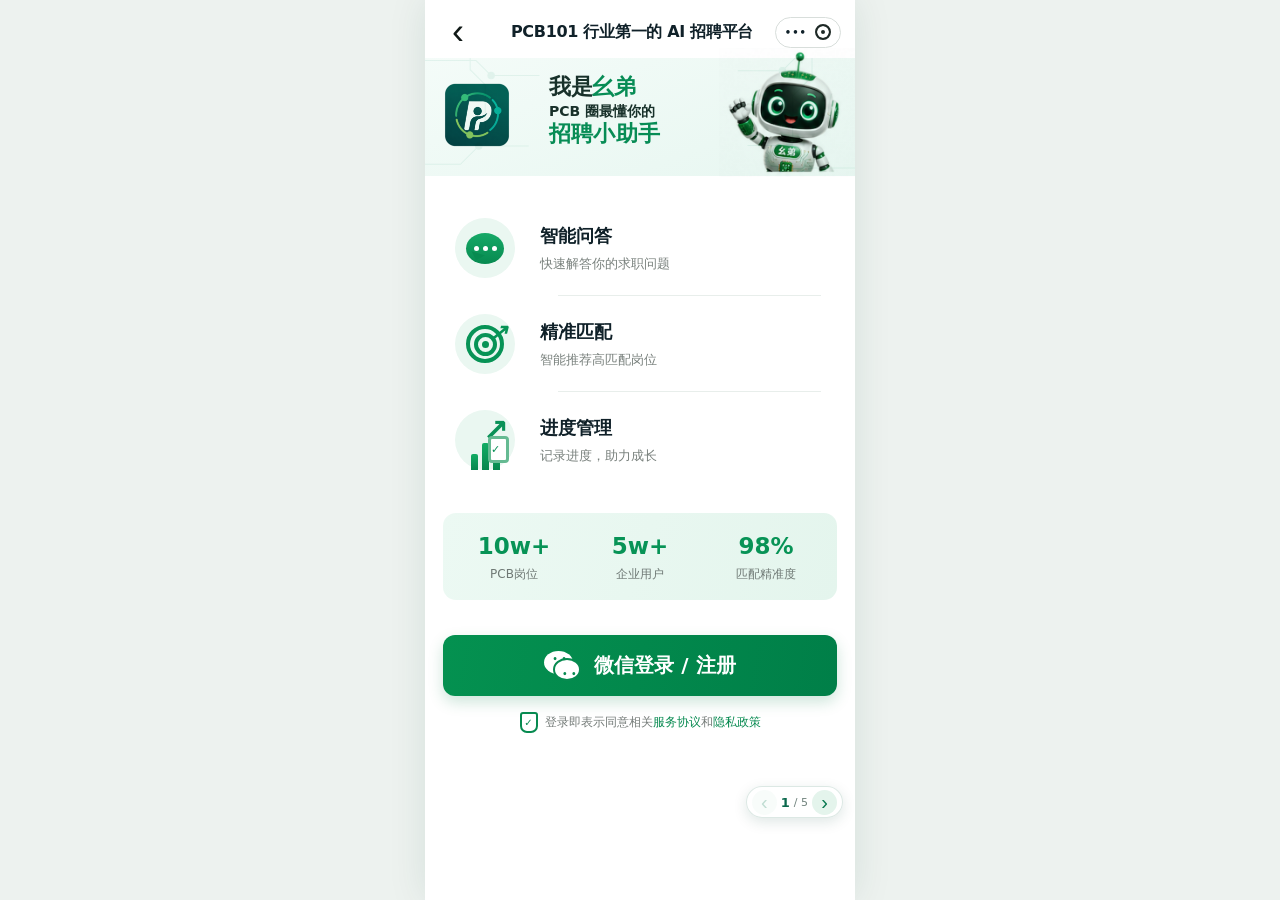
==== index.html @ 05738ed1 "PCB101 AI 求职助手原型" ====
<!doctype html>
<html lang="zh-CN">
<head>
  <meta charset="UTF-8" />
  <meta name="viewport" content="width=device-width, initial-scale=1, maximum-scale=1, viewport-fit=cover" />
  <meta name="theme-color" content="#ffffff" />
  <title>PCB101 AI求职助手</title>
  <link rel="stylesheet" href="./landing.css" />
  <link rel="stylesheet" href="./landing-overrides.css" />
  <link rel="stylesheet" href="./prototype-pages.css" />
  <link rel="stylesheet" href="./wechat-login.css" />
  <link rel="stylesheet" href="./banner-fit.css" />
  <link rel="stylesheet" href="./banner-composed.css" />
  <link rel="stylesheet" href="./banner-compact.css" />
  <link rel="stylesheet" href="./landing-home-refresh.css" />
</head>
<body data-prototype-page="1">
  <main class="landing-shell">
    <header class="landing-nav">
      <button class="back" type="button" aria-label="返回" onclick="history.back()">‹</button>
      <strong>PCB101 行业第一的 AI 招聘平台</strong>
      <span class="mini-controls" aria-hidden="true"><b>•••</b><i></i></span>
    </header>
    <section class="hero unified-header-banner composed-banner">
      <img class="composed-logo" src="./assets/pcb101-logo.png" alt="PCB101 Logo" />
      <div class="composed-copy"><h1>我是<span>幺弟</span></h1><p>PCB 圈最懂你的</p><strong>招聘小助手</strong></div>
      <img class="composed-robot" src="./assets/yaodi-greeting.png" alt="挥手的幺弟机器人" />
    </section>
    <section class="features" aria-label="产品功能">
      <article><span class="feature-icon chat"><i></i><i></i><i></i></span><div><h2>智能问答</h2><p>快速解答你的求职问题</p></div></article>
      <article><span class="feature-icon target"><i></i></span><div><h2>精准匹配</h2><p>智能推荐高匹配岗位</p></div></article>
      <article><span class="feature-icon chart"><i></i><i></i><i></i><em>✓</em></span><div><h2>进度管理</h2><p>记录进度，助力成长</p></div></article>
    </section>
    <section class="platform-stats" aria-label="平台数据">
      <div><strong>10w+</strong><span>PCB岗位</span></div>
      <div><strong>5w+</strong><span>企业用户</span></div>
      <div><strong>98%</strong><span>匹配精准度</span></div>
    </section>
    <section class="login-area">
      <a id="openWechatLogin" class="login-button" href="#" aria-label="微信登录或注册"><span class="wechat" aria-hidden="true"><i>••</i><b>••</b></span>微信登录 / 注册</a>
      <p><span class="shield">✓</span>登录即表示同意相关<a href="#service">服务协议</a>和<a href="#privacy">隐私政策</a></p>
    </section>
    <section id="wechatLoginModal" class="wechat-login-overlay" role="dialog" aria-modal="true" aria-labelledby="wechatLoginTitle" hidden>
      <div class="wechat-login-dialog">
        <button id="closeWechatLogin" class="wechat-login-close" type="button" aria-label="关闭微信登录">×</button>
        <span class="wechat-login-mark" aria-hidden="true"><i>••</i><b>••</b></span>
        <h2 id="wechatLoginTitle">欢迎登录</h2>
        <p class="wechat-login-intro">使用微信快捷登录，保存求职进度与 AI 对话记录</p>
        <button id="wechatLoginButton" class="wechat-login-submit" type="button">微信一键登录</button>
        <label class="agreement-check"><input id="agreementCheckbox" type="checkbox" /><i></i><span>我已阅读并同意 <a href="#service">《服务协议》</a> 和 <a href="#privacy">《隐私政策》</a></span></label>
        <p class="login-hint" id="loginHint">未注册的微信用户登录后将自动创建 PCB101 账号</p>
      </div>
    </section>
  </main>
  <iframe id="prototypeFrame" class="prototype-frame" title="PCB101 AI 求职助手后续页面" hidden></iframe>
  <script src="./prototype-pages.js"></script>
  <script src="./landing.js"></script>
</body>
</html>
---- landing.css ----
:root{font-family:Inter,system-ui,-apple-system,"PingFang SC","Microsoft YaHei",sans-serif;color:#102129;background:#edf2ef}*{box-sizing:border-box}html,body{margin:0;min-height:100%;background:#edf2ef}.landing-shell{width:100%;max-width:430px;min-height:100dvh;margin:auto;background:#fff;overflow:hidden;box-shadow:0 0 36px rgba(17,70,54,.1)}.landing-nav{height:58px;display:grid;grid-template-columns:70px 1fr 70px;align-items:center;padding:6px 14px 0;text-align:center}.landing-nav strong{font-size:18px}.back{justify-self:start;width:38px;height:38px;padding:0;border:0;background:none;color:#101917;font-size:36px;line-height:1}.mini-controls{justify-self:end;display:flex;align-items:center;gap:8px;height:31px;padding:0 9px;border:1px solid #d8dedb;border-radius:17px}.mini-controls b{font-size:10px;letter-spacing:1px}.mini-controls i{width:16px;height:16px;border:2px solid #1e2926;border-radius:50%;background:#1e2926;box-shadow:inset 0 0 0 4px white}.hero{position:relative;height:184px;margin:13px 15px 0;overflow:hidden;border-radius:15px;background:linear-gradient(125deg,#f2faf7,#e7f8f1 60%,#d8f3e7)}.circuit{position:absolute;inset:0;width:100%;height:100%;fill:none;stroke:#52ad87;stroke-width:1;opacity:.15}.hero-copy{position:relative;z-index:2;padding:30px 0 0 22px}.logo{display:flex;align-items:center;gap:6px;color:#087649;font-size:17px;font-weight:850}.logo-orbit{display:grid;place-items:center;width:22px;height:22px;border:3px solid #0c8b57;border-radius:50%;font-size:12px;font-style:italic}.hero h1{margin:22px 0 4px;font-size:29px;line-height:1.1}.hero h1 span,.hero p span{color:#07824f}.hero p{margin:0;font-size:14px;font-weight:700}.hero>img{position:absolute;z-index:1;right:-11px;bottom:-18px;width:181px;height:168px;object-fit:cover;object-position:50% 22%;mix-blend-mode:multiply}.wave{position:absolute;z-index:0;left:-25px;right:-25px;bottom:-46px;height:92px;border-radius:50% 50% 0 0;background:rgba(83,207,157,.16);transform:rotate(3deg)}.wave-two{bottom:-60px;background:rgba(26,180,118,.13);transform:rotate(-5deg)}.features{display:grid;grid-template-columns:repeat(3,1fr);gap:11px;padding:41px 14px 0}.features article{height:185px;border-radius:14px;background:#fff;padding:24px 6px 14px;text-align:center;box-shadow:0 5px 18px rgba(19,55,44,.11)}.feature-icon{position:relative;display:flex;align-items:center;justify-content:center;width:62px;height:53px;margin:0 auto 14px;color:#0a9157}.features h2{margin:0;white-space:nowrap;font-size:15px}.features p{margin:8px 0 14px;color:#7b817f;white-space:nowrap;font-size:12px}.features article>b{display:block;width:18px;height:3px;margin:auto;border-radius:3px;background:#079255}.feature-icon.chat{border-radius:50%;background:linear-gradient(#14a866,#07894f);box-shadow:8px 8px 0 #e2f4eb}.feature-icon.chat:after{content:"";position:absolute;left:5px;bottom:-4px;border:8px solid transparent;border-top-color:#07894f;transform:rotate(18deg)}.feature-icon.chat i{position:relative;z-index:1;width:7px;height:7px;margin:0 3px;border-radius:50%;background:#fff}.briefcase{height:43px;margin-top:7px!important;border-radius:7px;background:linear-gradient(#22b76f,#078c52);box-shadow:0 5px 10px rgba(5,130,75,.2)}.briefcase:before{content:"";position:absolute;top:-11px;width:27px;height:13px;border:5px solid #0b9c5c;border-bottom:0;border-radius:6px 6px 0 0}.briefcase:after{content:"";position:absolute;left:0;right:0;top:20px;border-top:2px solid rgba(255,255,255,.55)}.briefcase i{z-index:1;width:10px;height:10px;border-radius:2px;background:#e8fff4}.chart{align-items:flex-end;gap:5px}.chart:before{content:"↗";position:absolute;top:-13px;right:2px;font-size:39px;font-weight:800}.chart i{width:10px;border-radius:2px 2px 0 0;background:linear-gradient(#12ac64,#07864e)}.chart i:nth-child(1){height:22px}.chart i:nth-child(2){height:38px}.chart i:nth-child(3){height:29px}.chart em{position:absolute;right:-4px;bottom:-2px;width:25px;height:31px;padding-top:6px;border:3px solid #65ba92;border-radius:4px;background:#fff;font-style:normal;font-weight:800}.login-area{padding:49px 18px 28px}.login-button{height:64px;display:flex;align-items:center;justify-content:center;gap:13px;border-radius:12px;background:linear-gradient(100deg,#049150,#007f48);color:#fff;text-decoration:none;font-size:20px;font-weight:750;box-shadow:0 6px 15px rgba(2,123,70,.2)}.wechat{position:relative;width:37px;height:30px}.wechat:before,.wechat:after{content:"";position:absolute;border-radius:50%;background:#fff}.wechat:before{left:0;top:0;width:29px;height:23px}.wechat:after{right:0;bottom:0;width:24px;height:19px;border:2px solid #078a50}.wechat i,.wechat b{position:absolute;z-index:2;color:#078a50;font-size:8px;font-style:normal;letter-spacing:4px}.wechat i{left:8px;top:4px}.wechat b{right:1px;bottom:2px}.login-area p{display:flex;align-items:center;justify-content:center;margin:20px 0 0;color:#747b78;font-size:12px;white-space:nowrap}.login-area p a{color:#078a50;text-decoration:none}.shield{display:grid;place-items:center;width:18px;height:21px;margin-right:7px;border:2px solid #078a50;border-radius:3px 3px 7px 7px;color:#078a50;font-size:10px}@media(max-width:350px){.hero>img{right:-25px}.hero-copy{padding-left:17px}.features{gap:7px;padding-inline:9px}.features article{padding-inline:3px}.features h2{font-size:13px}.login-area{padding-inline:13px}.login-area p{font-size:11px}}@media(min-height:820px){.login-area{padding-top:64px}}
---- landing-overrides.css ----
.landing-nav{grid-template-columns:42px 1fr 58px}.landing-nav strong{font-size:16px;font-weight:750;letter-spacing:-.3px;white-space:nowrap}
.hero-copy .logo img{width:24px;height:24px;border-radius:7px;object-fit:contain}
.hero.unified-header-banner{position:relative;width:100%;height:auto;aspect-ratio:1844/520;margin:0;border-radius:0;background:#eef9f5}.hero.unified-header-banner>.banner-art{position:static;display:block;width:100%;height:100%;object-fit:cover;mix-blend-mode:normal}.hero.unified-header-banner>.banner-logo-layer{position:absolute;z-index:2;left:4.45%;top:24.6%;width:14.86%;height:52.7%;object-fit:contain;mix-blend-mode:normal}.hero.unified-header-banner>.banner-robot-layer{position:absolute;z-index:2;right:3.5%;top:-8.5%;width:41.2%;height:137.7%;object-fit:contain;mix-blend-mode:multiply}
---- prototype-pages.css ----
.prototype-pager{position:fixed;z-index:40;right:max(12px,calc((100vw - 430px)/2 + 12px));bottom:calc(82px + env(safe-area-inset-bottom));display:flex;align-items:center;gap:4px;height:32px;padding:3px 5px;border:1px solid rgba(10,95,69,.14);border-radius:16px;background:rgba(255,255,255,.9);color:#0b694d;box-shadow:0 4px 14px rgba(10,72,54,.13);backdrop-filter:blur(8px);font-size:11px}.prototype-pager button{display:grid;place-items:center;width:25px;height:25px;padding:0;border:0;border-radius:50%;background:#e4f4ec;color:#087950;font-size:20px;line-height:1}.prototype-pager button:disabled{opacity:.25}.prototype-pager strong{font-size:13px}.prototype-pager span{color:#71837d}@media(max-width:350px){.prototype-pager{right:8px}}
.prototype-frame{position:fixed;z-index:50;inset:0;width:100%;max-width:430px;height:100dvh;margin:auto;border:0;background:#f5faf7;box-shadow:0 0 36px rgba(18,59,48,.12)}.prototype-frame[hidden]{display:none}
---- wechat-login.css ----
.wechat-login-overlay{position:fixed;z-index:30;inset:0;display:grid;place-items:center;padding:16px;background:rgba(23,35,31,.38);backdrop-filter:blur(3px)}.wechat-login-overlay[hidden]{display:none}.wechat-login-dialog{position:relative;width:min(100%,398px);padding:30px 28px 27px;border-radius:24px;background:#fff;box-shadow:0 20px 48px rgba(8,40,31,.25);text-align:center}.wechat-login-close{position:absolute;top:14px;right:17px;width:34px;height:34px;border:0;background:none;color:#4b5551;font-size:32px;font-weight:300;line-height:1}.wechat-login-mark{position:relative;display:block;width:62px;height:62px;margin:0 auto 19px;border-radius:50%;background:linear-gradient(145deg,#07a35b,#007a43)}.wechat-login-mark:before,.wechat-login-mark:after{content:"";position:absolute;border-radius:50%;background:#fff}.wechat-login-mark:before{left:13px;top:17px;width:31px;height:25px}.wechat-login-mark:after{right:9px;bottom:12px;width:25px;height:20px;border:2px solid #07894e}.wechat-login-mark i,.wechat-login-mark b{position:absolute;z-index:1;color:#07894e;font-size:8px;font-style:normal;letter-spacing:4px}.wechat-login-mark i{left:21px;top:20px}.wechat-login-mark b{right:9px;bottom:13px}.wechat-login-dialog h2{margin:0;color:#1d2723;font-size:28px}.wechat-login-intro{margin:12px 0 25px;color:#4f5b56;font-size:14px}.wechat-login-submit{width:100%;height:53px;border:0;border-radius:10px;background:linear-gradient(100deg,#08a75f,#00854a);color:#fff;font-size:18px;font-weight:750}.agreement-check{display:flex;align-items:flex-start;justify-content:center;gap:9px;margin-top:18px;color:#56615d;font-size:13px;line-height:1.6;text-align:left}.agreement-check input{position:absolute;opacity:0}.agreement-check>i{width:19px;height:19px;flex:0 0 19px;border:1.5px solid #919b97;border-radius:50%;margin-top:1px}.agreement-check input:checked+i{border-color:#078c50;background:#078c50;box-shadow:inset 0 0 0 4px #fff}.agreement-check input:focus+i{box-shadow:0 0 0 3px rgba(8,142,81,.15)}.agreement-check a{color:#078c50;text-decoration:none}.login-hint{margin:16px 0 0;color:#8b928f;font-size:12px}.login-hint-error{color:#cc594f}.wechat-login-locked{overflow:hidden}@media(max-width:350px){.wechat-login-dialog{padding:28px 18px 23px}.wechat-login-dialog h2{font-size:25px}.wechat-login-intro{font-size:13px}.agreement-check{font-size:12px}}
---- banner-fit.css ----
.unified-header-banner{
  height:clamp(104px,29vw,122px)!important;
  aspect-ratio:auto!important;
  overflow:visible!important;
}
.unified-header-banner>.banner-art{
  width:100%!important;
  height:auto!important;
  min-height:0!important;
  object-fit:contain!important;
  transform:translateY(clamp(-15px,-3.5vw,-10px));
  transform-origin:center top;
}
---- banner-composed.css ----
.unified-header-banner.composed-banner{position:relative;width:100%;height:148px!important;margin:28px 0 0!important;overflow:visible!important;border-radius:0!important;background:#edf9f4 url("./assets/pcb-circuit-bg.svg") center/cover no-repeat!important}.composed-logo{position:absolute!important;z-index:2;left:20px!important;top:27px!important;width:77px!important;height:77px!important;object-fit:contain!important;border-radius:18px}.composed-copy{position:absolute;z-index:3;left:111px;top:23px;color:#18312a;white-space:nowrap}.composed-copy h1{margin:0 0 4px;font-size:23px;line-height:1.12;letter-spacing:-.5px}.composed-copy h1 span,.composed-copy strong{color:#078c55}.composed-copy p{margin:0 0 2px;font-size:15px;font-weight:750;line-height:1.25}.composed-copy strong{display:block;font-size:23px;line-height:1.12;letter-spacing:.2px}.composed-robot{position:absolute!important;z-index:2;right:-2px!important;top:-39px!important;width:155px!important;height:184px!important;object-fit:contain!important;object-position:center bottom!important;mix-blend-mode:multiply}@media(max-width:350px){.unified-header-banner.composed-banner{height:138px!important;margin-top:25px!important}.composed-logo{left:13px!important;top:27px!important;width:68px!important;height:68px!important}.composed-copy{left:90px;top:25px}.composed-copy h1,.composed-copy strong{font-size:20px}.composed-copy p{font-size:13px}.composed-robot{right:-11px!important;top:-34px!important;width:137px!important;height:169px!important}}
---- banner-compact.css ----
.unified-header-banner.composed-banner{
  height:118px!important;
  margin-top:0!important;
}
.unified-header-banner.composed-banner .composed-logo{
  left:18px!important;
  top:23px!important;
  width:68px!important;
  height:68px!important;
  border-radius:16px;
}
.unified-header-banner.composed-banner .composed-copy{
  left:124px;
  top:17px;
}
.unified-header-banner.composed-banner .composed-copy h1{
  margin-bottom:3px;
  font-size:22px;
}
.unified-header-banner.composed-banner .composed-copy p{
  font-size:14px;
}
.unified-header-banner.composed-banner .composed-copy strong{
  font-size:22px;
}
.unified-header-banner.composed-banner .composed-robot{
  right:-1px!important;
  top:-29px!important;
  width:137px!important;
  height:148px!important;
}
@media(max-width:350px){
  .unified-header-banner.composed-banner{height:110px!important}
  .unified-header-banner.composed-banner .composed-logo{left:12px!important;top:22px!important;width:61px!important;height:61px!important}
  .unified-header-banner.composed-banner .composed-copy{left:91px;top:18px}
  .unified-header-banner.composed-banner .composed-copy h1,.unified-header-banner.composed-banner .composed-copy strong{font-size:18px}
  .unified-header-banner.composed-banner .composed-copy p{font-size:12px}
  .unified-header-banner.composed-banner .composed-robot{right:-8px!important;top:-26px!important;width:123px!important;height:136px!important}
}
---- landing-home-refresh.css ----
.landing-shell>.features{display:flex;flex-direction:column;gap:0;padding:24px 30px 0}.landing-shell>.features article{display:grid;grid-template-columns:72px 1fr;align-items:center;height:96px;padding:0;border-radius:0;box-shadow:none;text-align:left}.landing-shell>.features article:not(:last-child):after{content:"";position:absolute;left:103px;right:4px;bottom:0;border-bottom:1px solid #e8eeeb}.landing-shell>.features article{position:relative}.landing-shell>.features article>div{padding-left:13px}.landing-shell>.features h2{font-size:18px}.landing-shell>.features p{margin:7px 0 0;font-size:13px;color:#79817d}.landing-shell>.features article>b{display:none}.landing-shell>.features .feature-icon{width:60px;height:60px;margin:0;border-radius:50%;background:#eaf7f1;box-shadow:none}.landing-shell>.features .feature-icon.chat{width:60px;height:60px}.landing-shell>.features .feature-icon.chat:before{content:"";position:absolute;width:38px;height:31px;border-radius:50%;background:linear-gradient(#16a967,#078a50)}.landing-shell>.features .feature-icon.chat:after{left:14px;bottom:11px;border-width:7px;border-top-color:#078a50}.landing-shell>.features .feature-icon.chat i{width:5px;height:5px;margin:0 2px}.feature-icon.target:before,.feature-icon.target:after{content:"";position:absolute;border:4px solid #079356;border-radius:50%}.feature-icon.target:before{width:30px;height:30px}.feature-icon.target:after{width:15px;height:15px}.feature-icon.target i{width:7px;height:7px;border-radius:50%;background:#079356}.feature-icon.target i:after{content:"↗";position:absolute;right:7px;top:5px;font-size:25px;font-weight:850;color:#079356}.landing-shell>.features .chart{align-items:flex-end;gap:4px}.landing-shell>.features .chart:before{right:6px;top:2px;font-size:31px}.landing-shell>.features .chart i{width:7px}.landing-shell>.features .chart i:nth-child(1){height:16px}.landing-shell>.features .chart i:nth-child(2){height:27px}.landing-shell>.features .chart i:nth-child(3){height:21px}.landing-shell>.features .chart em{right:6px;bottom:7px;width:21px;height:27px;padding-top:4px;font-size:11px}.platform-stats{display:grid;grid-template-columns:repeat(3,1fr);margin:25px 18px 0;padding:20px 8px 17px;border-radius:13px;background:linear-gradient(110deg,#ecf9f3,#e4f5ed);text-align:center}.platform-stats div{display:flex;flex-direction:column;gap:7px}.platform-stats strong{color:#079356;font-size:23px}.platform-stats span{color:#6f7975;font-size:12px}.landing-shell>.login-area{padding-top:30px}.landing-shell>.login-area .login-button{height:61px}.landing-shell>.login-area p{margin-top:16px}@media(min-height:820px){.landing-shell>.login-area{padding-top:35px}}@media(max-width:350px){.landing-shell>.features{padding:18px 22px 0}.landing-shell>.features article{height:86px}.landing-shell>.features article:not(:last-child):after{left:91px}.platform-stats{margin-top:18px}.landing-shell>.login-area{padding-top:23px}}
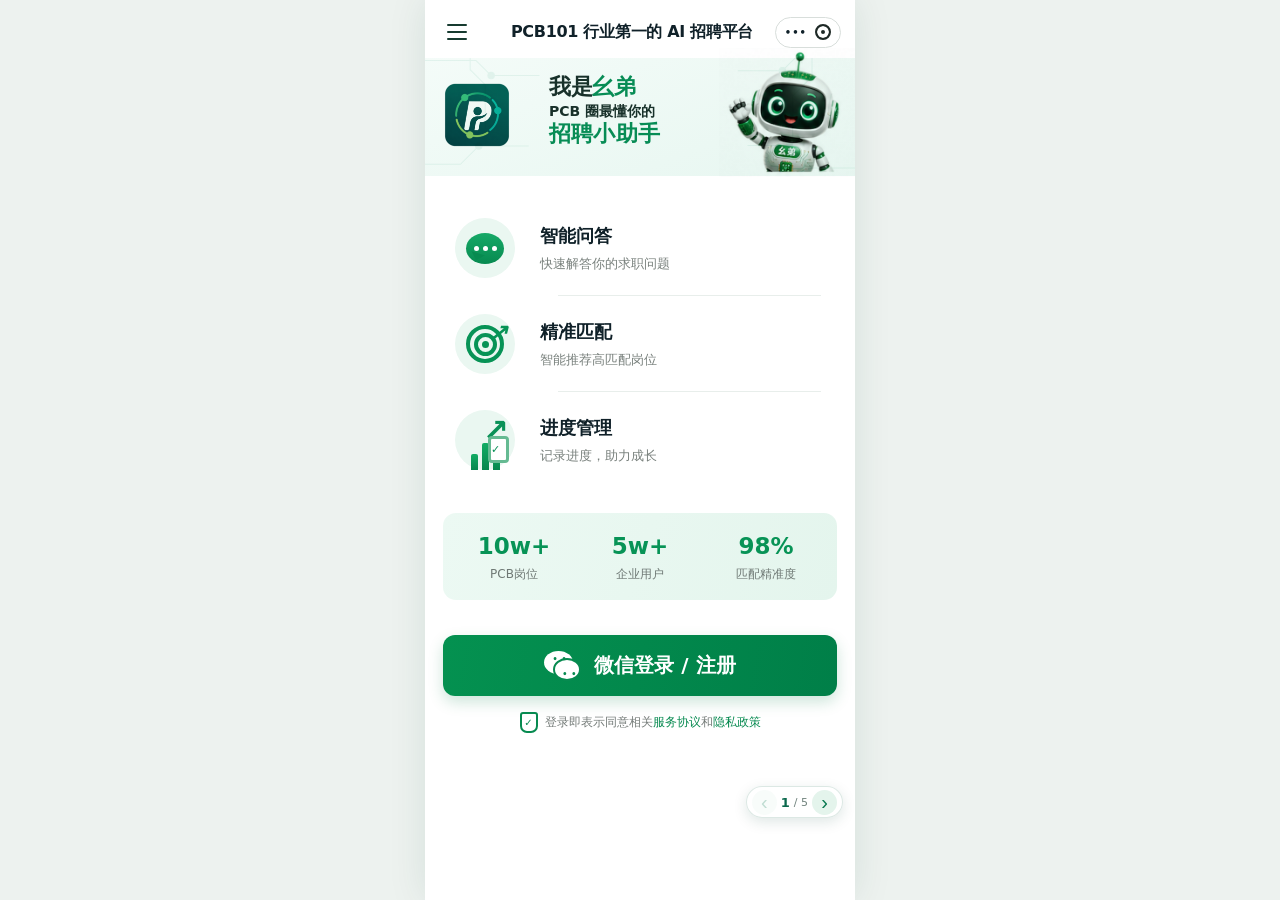
==== commit 035292b6: "侧边栏功能" ====
--- a/index.html
+++ b/index.html
@@ -17,7 +17,7 @@
 <body data-prototype-page="1">
   <main class="landing-shell">
     <header class="landing-nav">
-      <button class="back" type="button" aria-label="返回" onclick="history.back()">‹</button>
+      <a class="menu-button" href="./mobile-pages/pcb101应用侧边菜单截图.html" aria-label="打开快捷菜单"><i></i><i></i><i></i></a>
       <strong>PCB101 行业第一的 AI 招聘平台</strong>
       <span class="mini-controls" aria-hidden="true"><b>•••</b><i></i></span>
     </header>
@@ -54,6 +54,6 @@
   </main>
   <iframe id="prototypeFrame" class="prototype-frame" title="PCB101 AI 求职助手后续页面" hidden></iframe>
   <script src="./prototype-pages.js"></script>
-  <script src="./landing.js"></script>
+  <script src="./landing.js?v=top-level-router-20260726"></script>
 </body>
 </html>
--- a/landing.css
+++ b/landing.css
@@ -1 +1,3 @@
 :root{font-family:Inter,system-ui,-apple-system,"PingFang SC","Microsoft YaHei",sans-serif;color:#102129;background:#edf2ef}*{box-sizing:border-box}html,body{margin:0;min-height:100%;background:#edf2ef}.landing-shell{width:100%;max-width:430px;min-height:100dvh;margin:auto;background:#fff;overflow:hidden;box-shadow:0 0 36px rgba(17,70,54,.1)}.landing-nav{height:58px;display:grid;grid-template-columns:70px 1fr 70px;align-items:center;padding:6px 14px 0;text-align:center}.landing-nav strong{font-size:18px}.back{justify-self:start;width:38px;height:38px;padding:0;border:0;background:none;color:#101917;font-size:36px;line-height:1}.mini-controls{justify-self:end;display:flex;align-items:center;gap:8px;height:31px;padding:0 9px;border:1px solid #d8dedb;border-radius:17px}.mini-controls b{font-size:10px;letter-spacing:1px}.mini-controls i{width:16px;height:16px;border:2px solid #1e2926;border-radius:50%;background:#1e2926;box-shadow:inset 0 0 0 4px white}.hero{position:relative;height:184px;margin:13px 15px 0;overflow:hidden;border-radius:15px;background:linear-gradient(125deg,#f2faf7,#e7f8f1 60%,#d8f3e7)}.circuit{position:absolute;inset:0;width:100%;height:100%;fill:none;stroke:#52ad87;stroke-width:1;opacity:.15}.hero-copy{position:relative;z-index:2;padding:30px 0 0 22px}.logo{display:flex;align-items:center;gap:6px;color:#087649;font-size:17px;font-weight:850}.logo-orbit{display:grid;place-items:center;width:22px;height:22px;border:3px solid #0c8b57;border-radius:50%;font-size:12px;font-style:italic}.hero h1{margin:22px 0 4px;font-size:29px;line-height:1.1}.hero h1 span,.hero p span{color:#07824f}.hero p{margin:0;font-size:14px;font-weight:700}.hero>img{position:absolute;z-index:1;right:-11px;bottom:-18px;width:181px;height:168px;object-fit:cover;object-position:50% 22%;mix-blend-mode:multiply}.wave{position:absolute;z-index:0;left:-25px;right:-25px;bottom:-46px;height:92px;border-radius:50% 50% 0 0;background:rgba(83,207,157,.16);transform:rotate(3deg)}.wave-two{bottom:-60px;background:rgba(26,180,118,.13);transform:rotate(-5deg)}.features{display:grid;grid-template-columns:repeat(3,1fr);gap:11px;padding:41px 14px 0}.features article{height:185px;border-radius:14px;background:#fff;padding:24px 6px 14px;text-align:center;box-shadow:0 5px 18px rgba(19,55,44,.11)}.feature-icon{position:relative;display:flex;align-items:center;justify-content:center;width:62px;height:53px;margin:0 auto 14px;color:#0a9157}.features h2{margin:0;white-space:nowrap;font-size:15px}.features p{margin:8px 0 14px;color:#7b817f;white-space:nowrap;font-size:12px}.features article>b{display:block;width:18px;height:3px;margin:auto;border-radius:3px;background:#079255}.feature-icon.chat{border-radius:50%;background:linear-gradient(#14a866,#07894f);box-shadow:8px 8px 0 #e2f4eb}.feature-icon.chat:after{content:"";position:absolute;left:5px;bottom:-4px;border:8px solid transparent;border-top-color:#07894f;transform:rotate(18deg)}.feature-icon.chat i{position:relative;z-index:1;width:7px;height:7px;margin:0 3px;border-radius:50%;background:#fff}.briefcase{height:43px;margin-top:7px!important;border-radius:7px;background:linear-gradient(#22b76f,#078c52);box-shadow:0 5px 10px rgba(5,130,75,.2)}.briefcase:before{content:"";position:absolute;top:-11px;width:27px;height:13px;border:5px solid #0b9c5c;border-bottom:0;border-radius:6px 6px 0 0}.briefcase:after{content:"";position:absolute;left:0;right:0;top:20px;border-top:2px solid rgba(255,255,255,.55)}.briefcase i{z-index:1;width:10px;height:10px;border-radius:2px;background:#e8fff4}.chart{align-items:flex-end;gap:5px}.chart:before{content:"↗";position:absolute;top:-13px;right:2px;font-size:39px;font-weight:800}.chart i{width:10px;border-radius:2px 2px 0 0;background:linear-gradient(#12ac64,#07864e)}.chart i:nth-child(1){height:22px}.chart i:nth-child(2){height:38px}.chart i:nth-child(3){height:29px}.chart em{position:absolute;right:-4px;bottom:-2px;width:25px;height:31px;padding-top:6px;border:3px solid #65ba92;border-radius:4px;background:#fff;font-style:normal;font-weight:800}.login-area{padding:49px 18px 28px}.login-button{height:64px;display:flex;align-items:center;justify-content:center;gap:13px;border-radius:12px;background:linear-gradient(100deg,#049150,#007f48);color:#fff;text-decoration:none;font-size:20px;font-weight:750;box-shadow:0 6px 15px rgba(2,123,70,.2)}.wechat{position:relative;width:37px;height:30px}.wechat:before,.wechat:after{content:"";position:absolute;border-radius:50%;background:#fff}.wechat:before{left:0;top:0;width:29px;height:23px}.wechat:after{right:0;bottom:0;width:24px;height:19px;border:2px solid #078a50}.wechat i,.wechat b{position:absolute;z-index:2;color:#078a50;font-size:8px;font-style:normal;letter-spacing:4px}.wechat i{left:8px;top:4px}.wechat b{right:1px;bottom:2px}.login-area p{display:flex;align-items:center;justify-content:center;margin:20px 0 0;color:#747b78;font-size:12px;white-space:nowrap}.login-area p a{color:#078a50;text-decoration:none}.shield{display:grid;place-items:center;width:18px;height:21px;margin-right:7px;border:2px solid #078a50;border-radius:3px 3px 7px 7px;color:#078a50;font-size:10px}@media(max-width:350px){.hero>img{right:-25px}.hero-copy{padding-left:17px}.features{gap:7px;padding-inline:9px}.features article{padding-inline:3px}.features h2{font-size:13px}.login-area{padding-inline:13px}.login-area p{font-size:11px}}@media(min-height:820px){.login-area{padding-top:64px}}
+html,body{width:100%;overflow-x:hidden}.landing-shell{min-height:100vh;min-height:100dvh}
+.menu-button{justify-self:start;display:grid;align-content:center;gap:5px;width:38px;height:38px;padding:8px;border-radius:10px;color:#173b30;text-decoration:none}.menu-button i{display:block;width:20px;height:2px;border-radius:2px;background:currentColor}.menu-button:active{background:#e8f5ef}@media(max-width:350px){.menu-button{width:34px;padding:7px}.menu-button i{width:18px}}
--- a/prototype-pages.css
+++ b/prototype-pages.css
@@ -1,2 +1,3 @@
 .prototype-pager{position:fixed;z-index:40;right:max(12px,calc((100vw - 430px)/2 + 12px));bottom:calc(82px + env(safe-area-inset-bottom));display:flex;align-items:center;gap:4px;height:32px;padding:3px 5px;border:1px solid rgba(10,95,69,.14);border-radius:16px;background:rgba(255,255,255,.9);color:#0b694d;box-shadow:0 4px 14px rgba(10,72,54,.13);backdrop-filter:blur(8px);font-size:11px}.prototype-pager button{display:grid;place-items:center;width:25px;height:25px;padding:0;border:0;border-radius:50%;background:#e4f4ec;color:#087950;font-size:20px;line-height:1}.prototype-pager button:disabled{opacity:.25}.prototype-pager strong{font-size:13px}.prototype-pager span{color:#71837d}@media(max-width:350px){.prototype-pager{right:8px}}
 .prototype-frame{position:fixed;z-index:50;inset:0;width:100%;max-width:430px;height:100dvh;margin:auto;border:0;background:#f5faf7;box-shadow:0 0 36px rgba(18,59,48,.12)}.prototype-frame[hidden]{display:none}
+.prototype-frame{height:100vh;height:100dvh}@media(max-width:767px){.prototype-frame{width:100dvw;max-width:none}}
